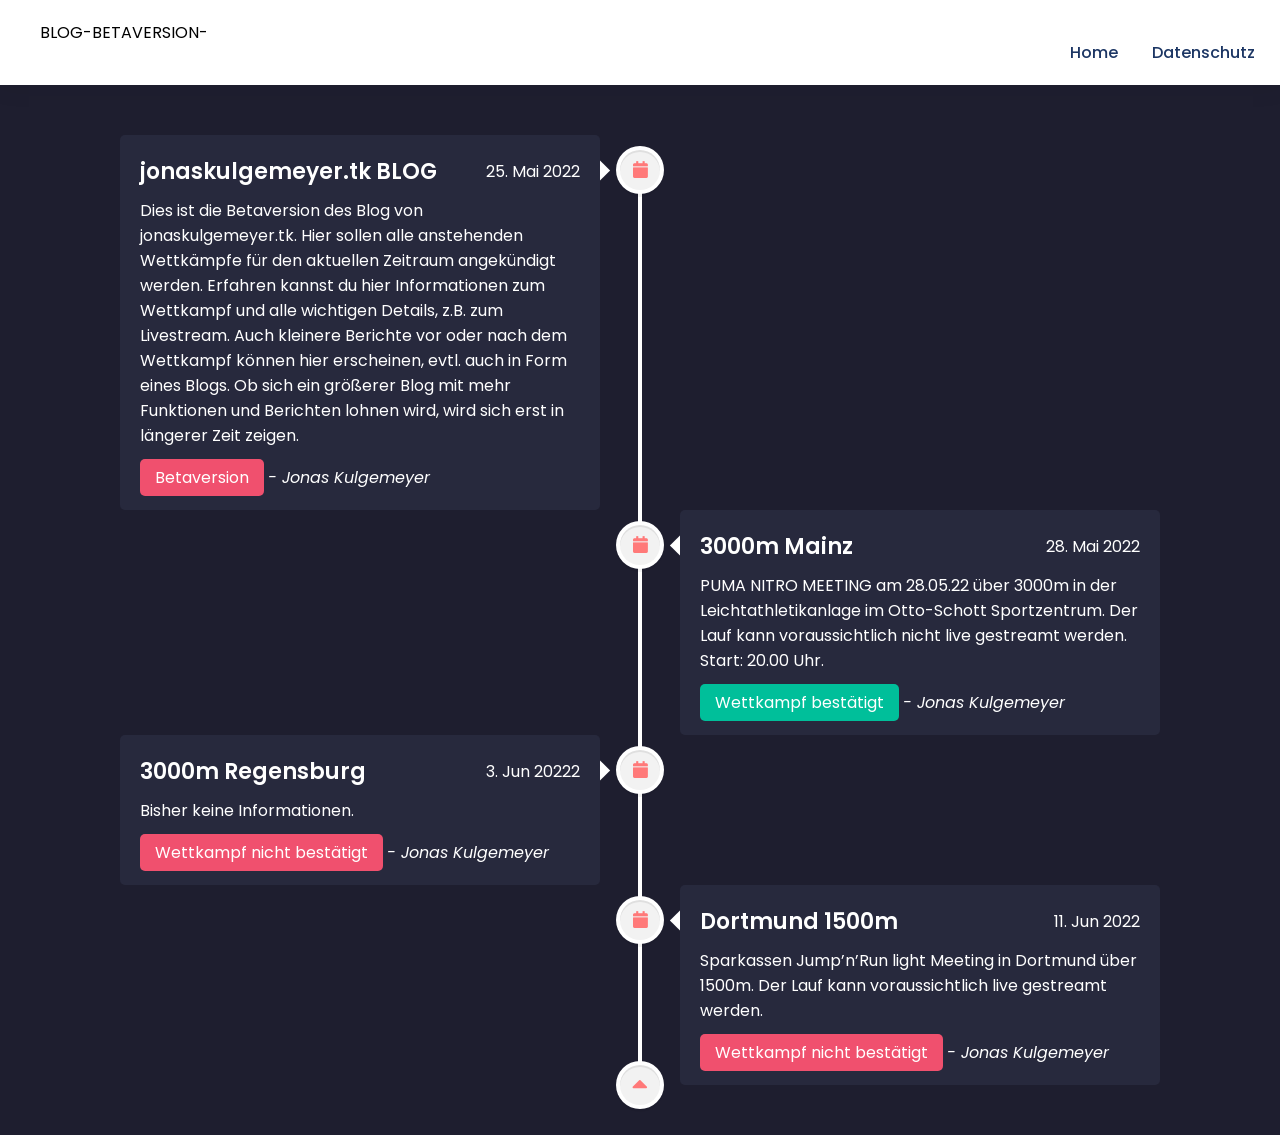
==== deploy-6134f3c1431ea8b0c4e17faf/blog.html @ 8aa1f510 "Add files via upload" ====
<!DOCTYPE html>

<html>
<head>
        <link rel="stylesheet" href="blog.css">
		    <link rel="stylesheet" href="https://cdnjs.cloudflare.com/ajax/libs/font-awesome/5.15.3/css/all.min.css"/>
</head>
    <body>
			<header>
			<div class="head_container">
				<div class="logo">
					BLOG-BETAVERSION-
				</div>
				<div class="menu" id="myTopnav">
					<ul>
						<a href="javascript:void(0);" style="font-size:15px;" class="icon" onclick="openNav()">&#9776;</a>
						<li><a href="index.html">Home</a></li>
						<li><a href="datenschutz.html">Datenschutz</a></li>
					</ul>
				</div>
			</div>
		</header>
		<div id="mySidenav" class="sidenav">
			  <a href="javascript:void(0)" class="closebtn" onclick="closeNav()">&times;</a>
			  <a href="index.html">Home</a>
			  <a href="datenschutz.html">Datenschutz</a>
			  <p style="color: #1c3664; text-align: center">www.jonaskulgemeyer.tk &copy; 2022</p>
		</div>
		<script>
		function openNav() {
    document.getElementById("mySidenav").style.width = "250px";
    //document.getElementById("header").style.marginLeft = "250px";
}

function closeNav() {
    document.getElementById("mySidenav").style.width = "0";
    //document.getElementById("header").style.marginLeft= "0";
};
</script>
  <div class="wrapper">
    <div class="center-line">
      <a href="#" class="scroll-icon"><i class="fas fa-caret-up"></i></a>
    </div>
    <div class="row row-1">
      <section>
        <i class="icon fas fa-calendar"></i>
        <div class="details">
          <span class="title">jonaskulgemeyer.tk BLOG</span>
          <span>25. Mai 2022</span>
        </div>
        <p>Dies ist die Betaversion des Blog von jonaskulgemeyer.tk. Hier sollen alle anstehenden Wettkämpfe für den aktuellen Zeitraum angekündigt werden. Erfahren kannst du hier Informationen zum Wettkampf und alle wichtigen Details, z.B. zum Livestream. Auch kleinere Berichte vor oder nach dem Wettkampf können hier erscheinen, evtl. auch in Form eines Blogs. Ob sich ein größerer Blog mit mehr Funktionen und Berichten lohnen wird, wird sich erst in längerer Zeit zeigen.</p>
        <div class="unsicher">
          <a>Betaversion</a>
          <i>- Jonas Kulgemeyer</i>
        </div>
      </section>
    </div>
    <div class="row row-2">
      <section>
        <i class="icon fas fa-calendar"></i>
        <div class="details">
          <span class="title">3000m Mainz</span>
          <span>28. Mai 2022</span>
        </div>
        <p>PUMA NITRO MEETING am 28.05.22 über 3000m in der Leichtathletikanlage im Otto-Schott Sportzentrum. Der Lauf kann voraussichtlich nicht live gestreamt werden. Start: 20.00 Uhr.</p>
        <div class="sicher">
          <a>Wettkampf bestätigt</a>
          <i>- Jonas Kulgemeyer</i>
        </div>
      </section>
    </div>
    <div class="row row-1">
      <section>
        <i class="icon fas fa-calendar"></i>
        <div class="details">
          <span class="title">3000m Regensburg</span>
          <span>3. Jun 20222</span>
        </div>
        <p>Bisher keine Informationen.</p>
        <div class="unsicher">
          <a>Wettkampf nicht bestätigt</a>
          <i>- Jonas Kulgemeyer</i>
        </div>
      </section>
    </div>
    <div class="row row-2">
      <section>
        <i class="icon fas fa-calendar"></i>
        <div class="details">
          <span class="title">Dortmund 1500m</span>
          <span>11. Jun 2022</span>
        </div>
        <p>Sparkassen Jump’n’Run light Meeting in Dortmund über 1500m. Der Lauf kann voraussichtlich live gestreamt werden.</p>
        <div class="unsicher">
          <a>Wettkampf nicht bestätigt</a>
          <i>- Jonas Kulgemeyer</i>
        </div>
      </section>
    </div>

  </div>

   </body>
</html>
---- deploy-6134f3c1431ea8b0c4e17faf/blog.css ----
@import url('https://fonts.googleapis.com/css2?family=Poppins:wght@200;300;400;500;600;700&display=swap');
*{
  margin: 0;
  padding: 0;
  box-sizing: border-box;
  font-family: "Poppins", sans-serif;
}
html{
  scroll-behavior: smooth;
}
body{
  background: #1e1e2f;
}
::selection{
  color: #fff;
  background: #ff7979;
}
.wrapper{
  max-width: 1080px;
  margin: 50px auto;
  padding: 0 20px;
  position: relative;
}
.wrapper .center-line{
  position: absolute;
  height: 100%;
  width: 4px;
  background: #fff;
  left: 50%;
  top: 20px;
  transform: translateX(-50%);
}
.wrapper .row{
  display: flex;
}
.wrapper .row-1{
  justify-content: flex-start;
}
.wrapper .row-2{
  justify-content: flex-end;
}
.wrapper .row section{
  background: #27293d;
  color:white;
  border-radius: 5px;
  width: calc(50% - 40px);
  padding: 20px;
  position: relative;
}
.wrapper .row section::before{
  position: absolute;
  content: "";
  height: 15px;
  width: 15px;
  background: #fff;
  top: 28px;
  z-index: -1;
  transform: rotate(45deg);
}
.row-1 section::before{
  right: -7px;
}
.row-2 section::before{
  left: -7px;
}
.row section .icon,
.center-line .scroll-icon{
  position: absolute;
  background: #f2f2f2;
  height: 40px;
  width: 40px;
  text-align: center;
  line-height: 40px;
  border-radius: 50%;
  color: #ff7979;
  font-size: 17px;
  box-shadow: 0 0 0 4px #fff, inset 0 2px 0 rgba(0,0,0,0.08), 0 3px 0 4px rgba(0,0,0,0.05);
}
.center-line .scroll-icon{
  bottom: 0px;
  left: 50%;
  font-size: 25px;
  transform: translateX(-50%);
}
.row-1 section .icon{
  top: 15px;
  right: -60px;
}
.row-2 section .icon{
  top: 15px;
  left: -60px;
}
.row section .details,
.row section .bottom{
  display: flex;
  align-items: center;
  justify-content: space-between;
}
.row section .details .title{
  font-size: 22px;
  font-weight: 600;
}
.row section p{
  margin: 10px 0 17px 0;
}
.row section .sicher a{
  text-decoration: none;
  background: #00bf9a;
  color: #fff;
  padding: 7px 15px;
  border-radius: 5px;
  /* font-size: 17px; */
  font-weight: 400;

}
.row section .unsicher a{
  text-decoration: none;
  background: #f0506e;
  color: #fff;
  padding: 7px 15px;
  border-radius: 5px;
  /* font-size: 17px; */
  font-weight: 400;
 
}

@media(max-width: 790px){
  .wrapper .center-line{
    left: 40px;
  }
  .wrapper .row{
    margin: 30px 0 3px 60px;
  }
  .wrapper .row section{
    width: 100%;
  }
  .row-1 section::before{
    left: -7px;
  }
  .row-1 section .icon{
    left: -60px;
  }
}
@media(max-width: 440px){
  .wrapper .center-line,
  .row section::before,
  .row section .icon{
    display: none;
  }
  .wrapper .row{
    margin: 10px 0;
  }
}
header{
	border: black;
	border-width: 2px;
	box-shadow: 0px 3px 20px 3px rgba(0, 0, 0, 0.06);
}
.head_container{
	padding: 20px;
	overflow: hidden;
	background-color:white;
}
.logo{
	float:left;
	margin-left: 20px;
}
.logo img{
	height: 50px;
}
.menu{
	margin-top:5px;
	float:right;
}
.menu ul{
	list-style-type: none;
	    margin-right: -10px;
		margin-top:15px;
}
.menu li{
	display: inline;
	margin-right-last:0px; 
}
.menu a{
	text-decoration: none;
	font-weight: 500;
	color: #1c3664;
	    padding:10px;
	    padding-left: 15px;
	    padding-right: 15px;
}
.menu a:hover { 
	background: #F0F1F8;
    border:#0051ff;
    border-radius: 20px;
    border-style: solid;
    border-width: 2px;
    transition: 0.2s;
	color:black;

}
.icon{
	display: none;
}

menu.responsive{
	position: relative;
}
menu.responsive{
	float: none;
    display: block;
    text-align: left;
}

@media screen and (max-width: 835px) {
	.logo img {
	    height: 40px;
	}
	ul > li:first-of-type{
		
	}
	.menu{
		margin:0;
	}
}


@media screen and (max-width: 690px) {

.menu li{
	display: none;
}
.icon{
    font-weight: 900 !important;
        font-size: 27px !important;
    padding: 0;
    margin: 0;
       margin-top: -22px;
    display: flex;
}
	.logo img {
	    height: 40px;
	}
}




.sidenav {
	height: 100%;
    width: 0;
    position: fixed;
    z-index: 1;
    top: 0;
    left: 0;
    background-color: #fff;
    overflow-x: hidden;
    transition: 0.2s;
    padding-top: 87px;
    box-shadow: 2px 8px 20px rgba(0, 0, 0, 0.24);
}

.sidenav a {
    padding: 8px 8px 8px 32px;
    text-decoration: none;
    font-size: 25px;
    color: #1c3664;
    display: block;
    transition: 0.3s;
}

.sidenav a:hover, .offcanvas a:focus{
    color: #0051ff;
}

.sidenav .closebtn {
    position: absolute;
    top: 0;
    right: 25px;
    font-size: 36px;
    margin-left: 50px;
}
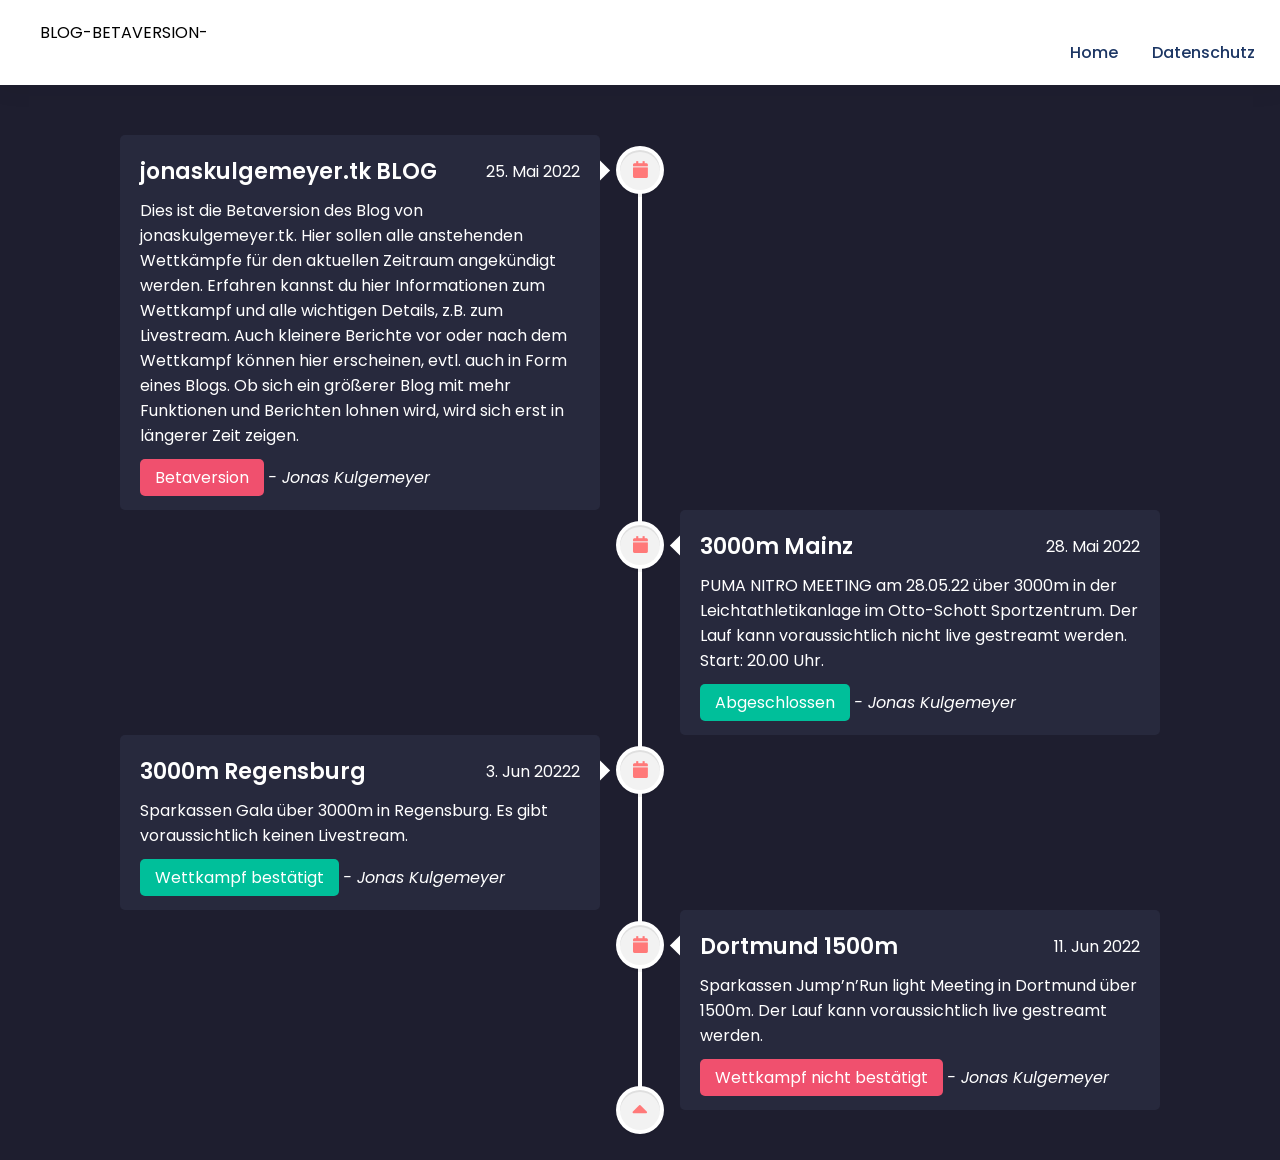
==== commit 1e6ddb1d: "Update blog.html" ====
--- a/deploy-6134f3c1431ea8b0c4e17faf/blog.html
+++ b/deploy-6134f3c1431ea8b0c4e17faf/blog.html
@@ -2,6 +2,8 @@
 
 <html>
 <head>
+	 <meta name="viewport" content="width=device-width, initial-scale=1">
+		<meta charset="utf-8"/>
         <link rel="stylesheet" href="blog.css">
 		    <link rel="stylesheet" href="https://cdnjs.cloudflare.com/ajax/libs/font-awesome/5.15.3/css/all.min.css"/>
 </head>
@@ -64,7 +66,7 @@
         </div>
         <p>PUMA NITRO MEETING am 28.05.22 über 3000m in der Leichtathletikanlage im Otto-Schott Sportzentrum. Der Lauf kann voraussichtlich nicht live gestreamt werden. Start: 20.00 Uhr.</p>
         <div class="sicher">
-          <a>Wettkampf bestätigt</a>
+          <a>Abgeschlossen</a>
           <i>- Jonas Kulgemeyer</i>
         </div>
       </section>
@@ -76,9 +78,9 @@
           <span class="title">3000m Regensburg</span>
           <span>3. Jun 20222</span>
         </div>
-        <p>Bisher keine Informationen.</p>
-        <div class="unsicher">
-          <a>Wettkampf nicht bestätigt</a>
+        <p>Sparkassen Gala über 3000m in Regensburg. Es gibt voraussichtlich keinen Livestream.</p>
+        <div class="sicher">
+          <a>Wettkampf bestätigt</a>
           <i>- Jonas Kulgemeyer</i>
         </div>
       </section>
@@ -101,4 +103,4 @@
   </div>
 
    </body>
-</html>+</html>
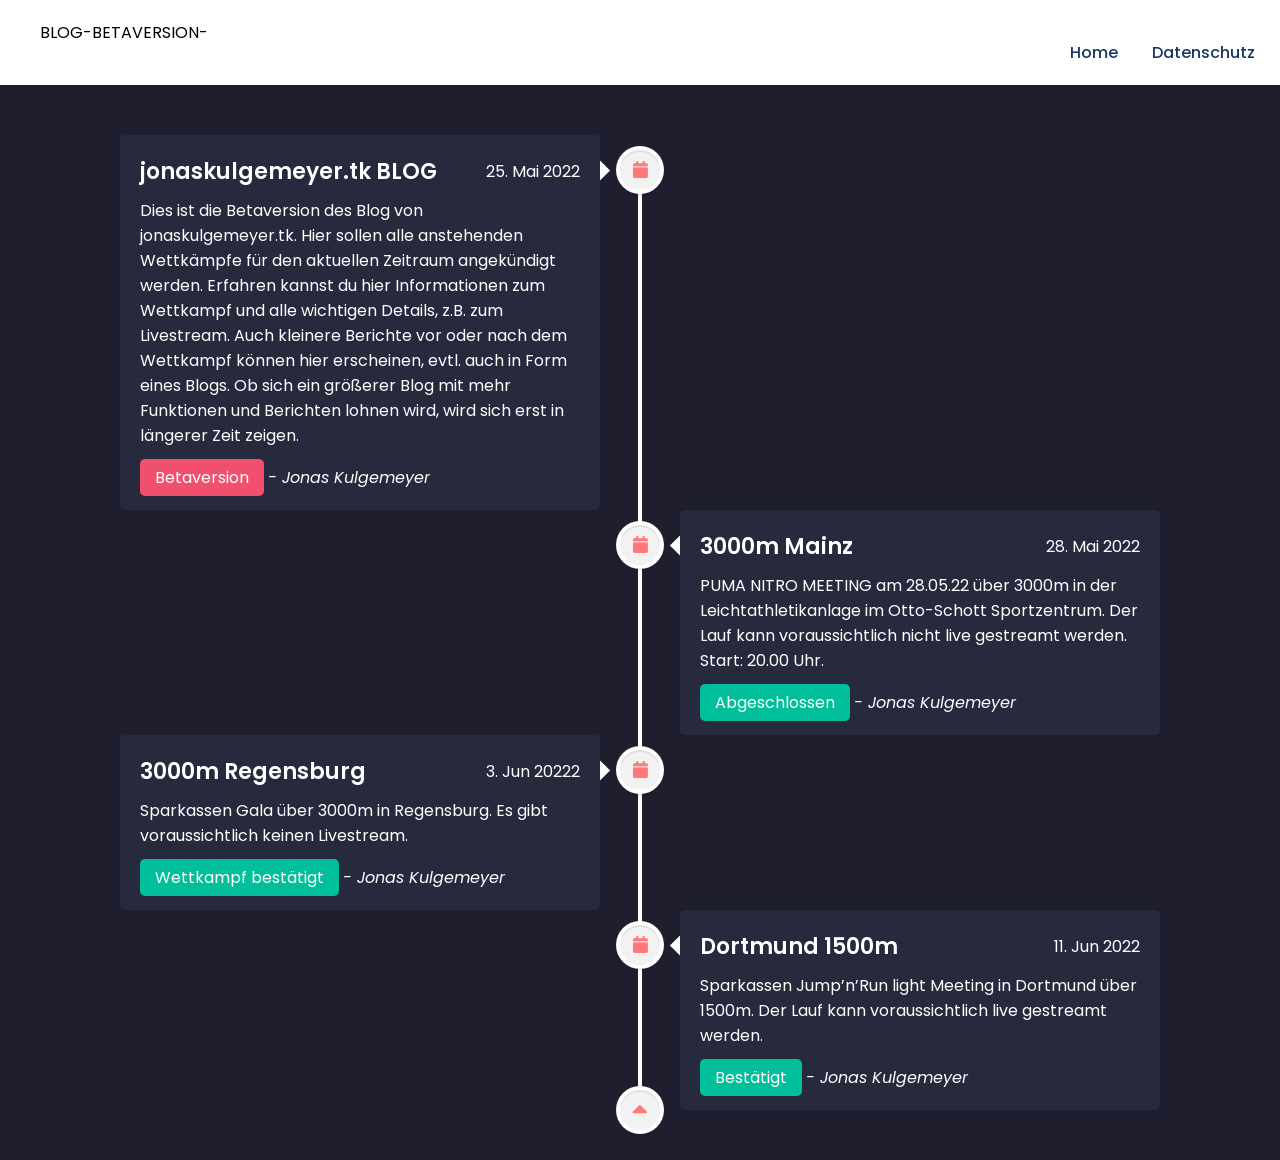
==== commit 64788d3d: "Update blog.html" ====
--- a/deploy-6134f3c1431ea8b0c4e17faf/blog.html
+++ b/deploy-6134f3c1431ea8b0c4e17faf/blog.html
@@ -93,8 +93,8 @@
           <span>11. Jun 2022</span>
         </div>
         <p>Sparkassen Jump’n’Run light Meeting in Dortmund über 1500m. Der Lauf kann voraussichtlich live gestreamt werden.</p>
-        <div class="unsicher">
-          <a>Wettkampf nicht bestätigt</a>
+        <div class="sicher">
+          <a>Bestätigt</a>
           <i>- Jonas Kulgemeyer</i>
         </div>
       </section>
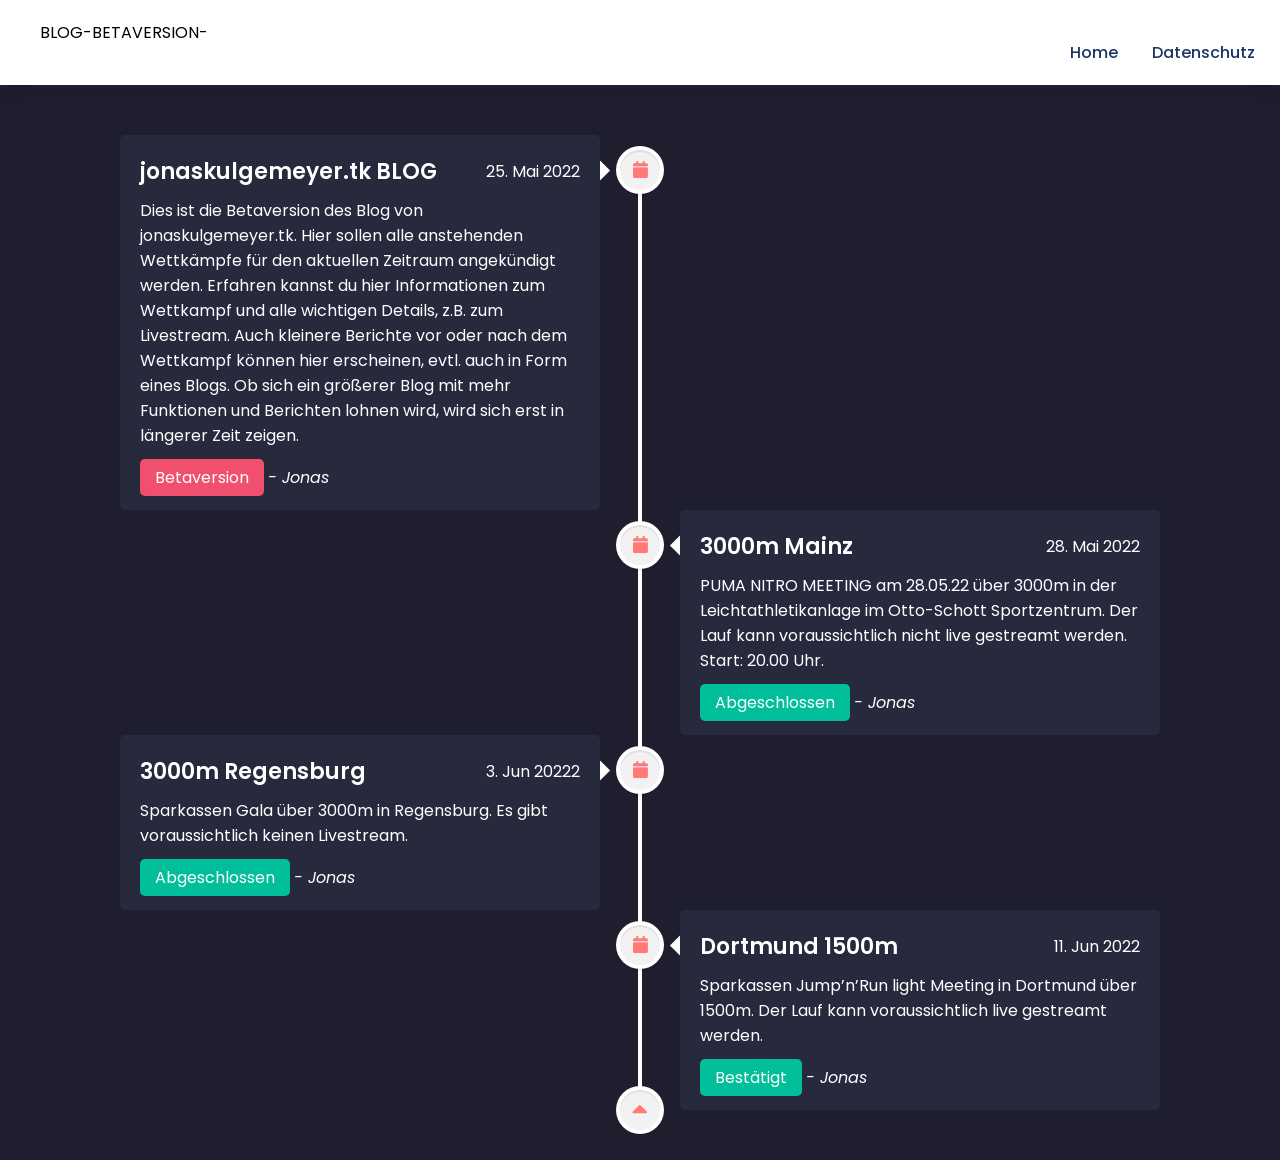
==== commit a64b51e8: "Update blog.html" ====
--- a/deploy-6134f3c1431ea8b0c4e17faf/blog.html
+++ b/deploy-6134f3c1431ea8b0c4e17faf/blog.html
@@ -53,7 +53,7 @@
         <p>Dies ist die Betaversion des Blog von jonaskulgemeyer.tk. Hier sollen alle anstehenden Wettkämpfe für den aktuellen Zeitraum angekündigt werden. Erfahren kannst du hier Informationen zum Wettkampf und alle wichtigen Details, z.B. zum Livestream. Auch kleinere Berichte vor oder nach dem Wettkampf können hier erscheinen, evtl. auch in Form eines Blogs. Ob sich ein größerer Blog mit mehr Funktionen und Berichten lohnen wird, wird sich erst in längerer Zeit zeigen.</p>
         <div class="unsicher">
           <a>Betaversion</a>
-          <i>- Jonas Kulgemeyer</i>
+          <i>- Jonas</i>
         </div>
       </section>
     </div>
@@ -67,7 +67,7 @@
         <p>PUMA NITRO MEETING am 28.05.22 über 3000m in der Leichtathletikanlage im Otto-Schott Sportzentrum. Der Lauf kann voraussichtlich nicht live gestreamt werden. Start: 20.00 Uhr.</p>
         <div class="sicher">
           <a>Abgeschlossen</a>
-          <i>- Jonas Kulgemeyer</i>
+          <i>- Jonas</i>
         </div>
       </section>
     </div>
@@ -80,8 +80,8 @@
         </div>
         <p>Sparkassen Gala über 3000m in Regensburg. Es gibt voraussichtlich keinen Livestream.</p>
         <div class="sicher">
-          <a>Wettkampf bestätigt</a>
-          <i>- Jonas Kulgemeyer</i>
+          <a>Abgeschlossen</a>
+          <i>- Jonas</i>
         </div>
       </section>
     </div>
@@ -95,7 +95,7 @@
         <p>Sparkassen Jump’n’Run light Meeting in Dortmund über 1500m. Der Lauf kann voraussichtlich live gestreamt werden.</p>
         <div class="sicher">
           <a>Bestätigt</a>
-          <i>- Jonas Kulgemeyer</i>
+          <i>- Jonas</i>
         </div>
       </section>
     </div>
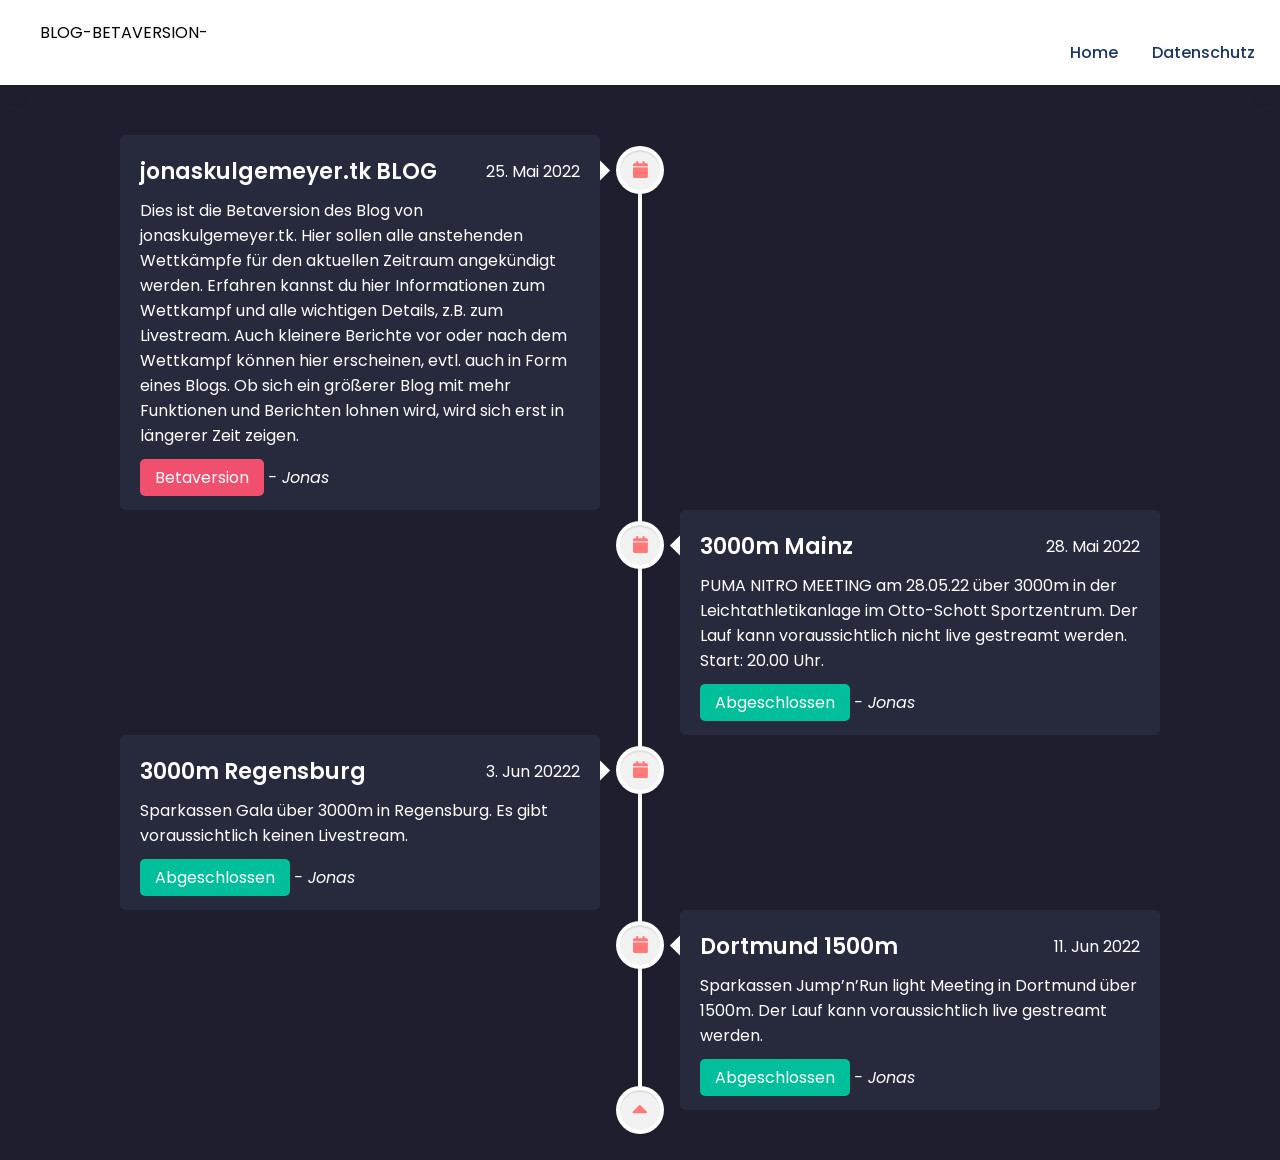
==== commit 565a4538: "Update blog.html" ====
--- a/deploy-6134f3c1431ea8b0c4e17faf/blog.html
+++ b/deploy-6134f3c1431ea8b0c4e17faf/blog.html
@@ -94,7 +94,7 @@
         </div>
         <p>Sparkassen Jump’n’Run light Meeting in Dortmund über 1500m. Der Lauf kann voraussichtlich live gestreamt werden.</p>
         <div class="sicher">
-          <a>Bestätigt</a>
+          <a>Abgeschlossen</a>
           <i>- Jonas</i>
         </div>
       </section>
